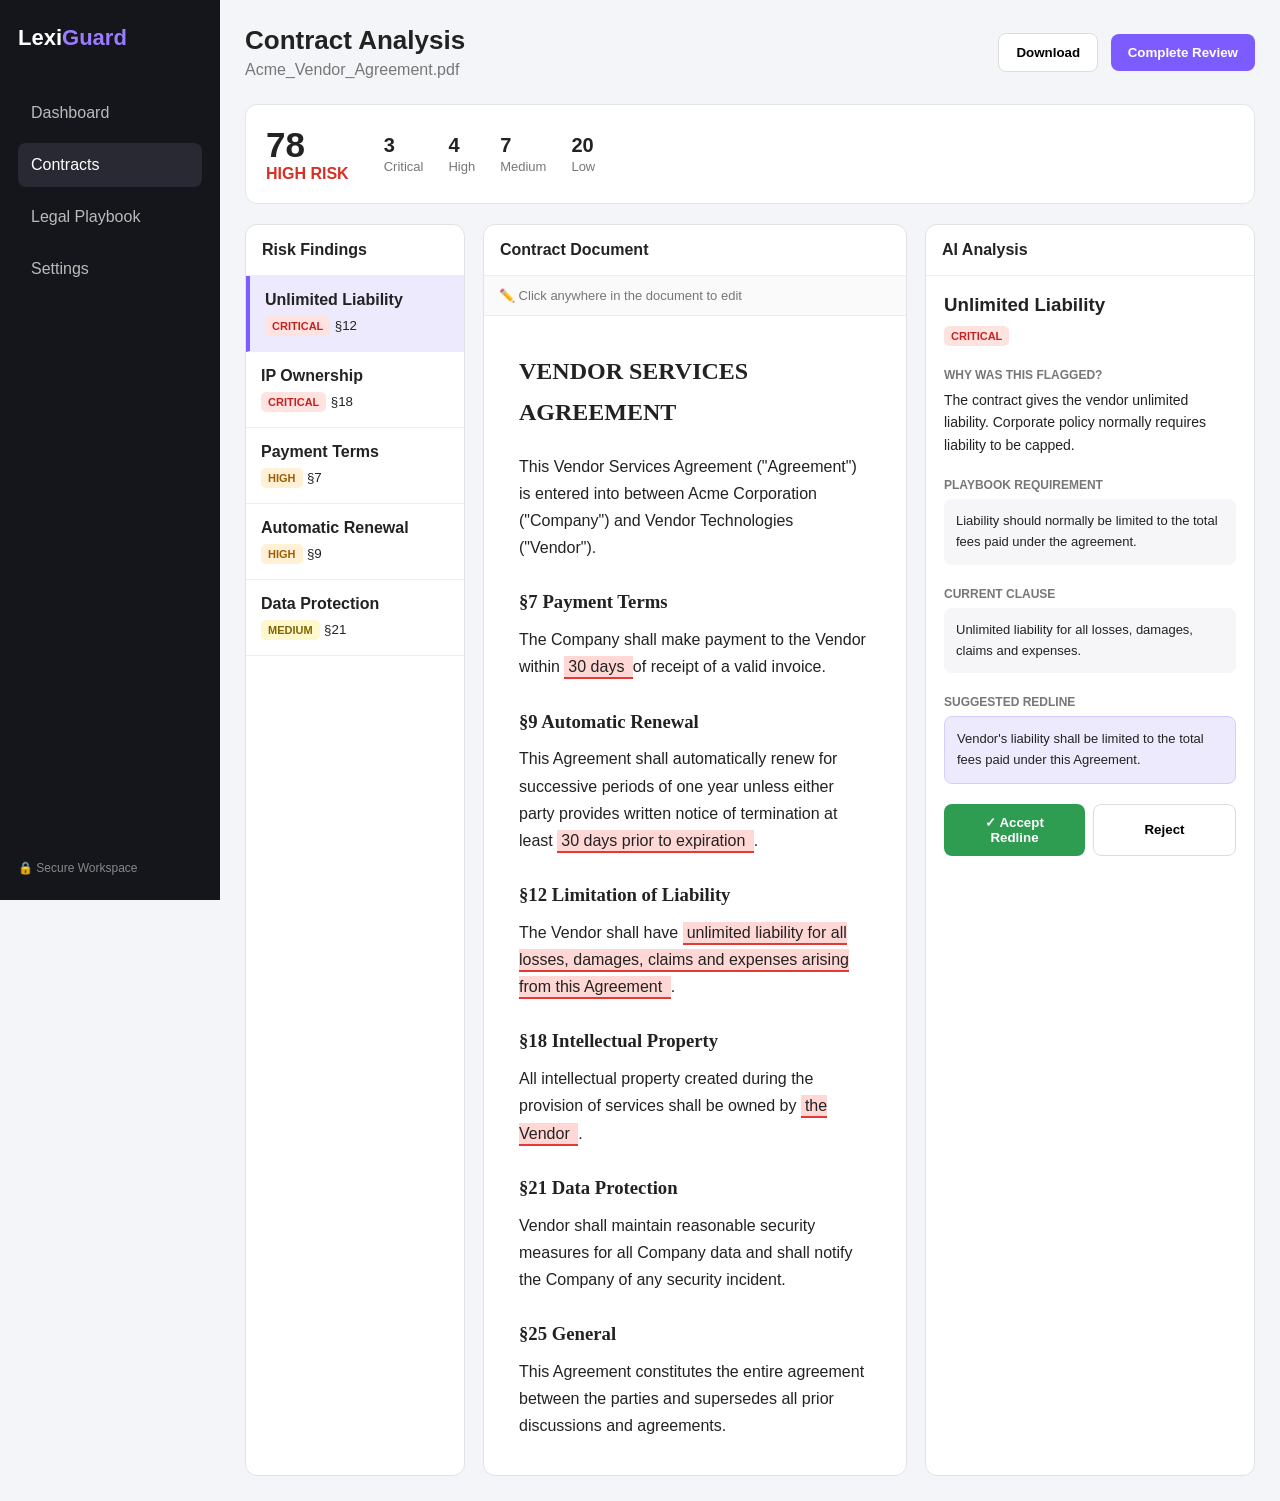
==== analysis.html @ 26bf87e2 "Add files via upload" ====
<!DOCTYPE html>
<html lang="en">
<head>
    <meta charset="UTF-8">
    <meta name="viewport" content="width=device-width, initial-scale=1.0">
    <title>LexiGuard - Contract Analysis</title>

    <style>
        * {
            box-sizing: border-box;
            margin: 0;
            padding: 0;
            font-family: Arial, sans-serif;
        }

        body {
            background: #f4f5f8;
            color: #222;
        }

        /* SIDEBAR */

        .sidebar {
            position: fixed;
            left: 0;
            top: 0;
            width: 220px;
            height: 100vh;
            background: #15151c;
            color: white;
            padding: 25px 18px;
        }

        .logo {
            font-size: 22px;
            font-weight: bold;
            margin-bottom: 40px;
        }

        .logo span {
            color: #9b7cff;
        }

        .nav-item {
            padding: 13px;
            margin-bottom: 8px;
            border-radius: 8px;
            cursor: pointer;
            color: #bbb;
        }

        .nav-item:hover,
        .nav-item.active {
            background: #292934;
            color: white;
        }

        .secure {
            position: absolute;
            bottom: 25px;
            left: 18px;
            color: #888;
            font-size: 12px;
        }

        /* MAIN */

        .main {
            margin-left: 220px;
            padding: 25px;
        }

        .topbar {
            display: flex;
            justify-content: space-between;
            align-items: center;
            margin-bottom: 25px;
        }

        .topbar h1 {
            font-size: 26px;
        }

        .filename {
            color: #777;
            margin-top: 5px;
        }

        button {
            border: none;
            padding: 11px 17px;
            border-radius: 8px;
            cursor: pointer;
            font-weight: bold;
        }

        .download {
            background: white;
            border: 1px solid #ddd;
            margin-right: 8px;
        }

        .complete {
            background: #7c5cff;
            color: white;
        }

        /* RISK SUMMARY */

        .summary {
            background: white;
            border-radius: 12px;
            padding: 20px;
            display: flex;
            gap: 35px;
            align-items: center;
            margin-bottom: 20px;
            border: 1px solid #e5e5e5;
        }

        .score {
            font-size: 35px;
            font-weight: bold;
        }

        .risk-high {
            color: #d93025;
            font-weight: bold;
        }

        .risk-counts {
            display: flex;
            gap: 25px;
        }

        .count strong {
            display: block;
            font-size: 20px;
        }

        .count span {
            color: #777;
            font-size: 13px;
        }

        /* WORKSPACE */

        .workspace {
            display: grid;
            grid-template-columns: 220px 1fr 330px;
            gap: 18px;
        }

        .panel {
            background: white;
            border-radius: 12px;
            border: 1px solid #e2e2e2;
            overflow: hidden;
        }

        .panel-header {
            padding: 16px;
            border-bottom: 1px solid #eee;
            font-weight: bold;
        }

        /* FINDINGS */

        .finding {
            padding: 15px;
            border-bottom: 1px solid #eee;
            cursor: pointer;
        }

        .finding:hover {
            background: #f7f7fb;
        }

        .finding.active {
            background: #eeeafd;
            border-left: 4px solid #7c5cff;
        }

        .finding-title {
            font-weight: bold;
            margin-bottom: 7px;
        }

        .badge {
            display: inline-block;
            padding: 4px 7px;
            border-radius: 5px;
            font-size: 11px;
            font-weight: bold;
        }

        .critical {
            background: #ffe3e1;
            color: #c5221f;
        }

        .high {
            background: #fff0d6;
            color: #a15c00;
        }

        .medium {
            background: #fff8cc;
            color: #806600;
        }

        /* CONTRACT */

        .contract-panel {
            min-height: 650px;
        }

        .contract-toolbar {
            padding: 12px 15px;
            background: #fafafa;
            border-bottom: 1px solid #eee;
            font-size: 13px;
            color: #777;
        }

        .contract {
            padding: 35px;
            line-height: 1.7;
            font-family: Georgia, serif;
            outline: none;
            min-height: 580px;
        }

        .contract h2 {
            font-family: Georgia, serif;
            margin-bottom: 20px;
        }

        .contract h3 {
            font-family: Georgia, serif;
            margin-top: 25px;
            margin-bottom: 8px;
        }

        /*
            RISKY TEXT
        */

        .risky {
            background: #ffd7d4;
            border-bottom: 2px solid #e53935;
            padding: 2px 4px;
            cursor: pointer;
        }

        .risky:hover {
            background: #ffc2bd;
        }

        /*
            ACCEPTED REDLINE
        */

        .accepted {
            background: #d8f5df;
            border-bottom: 2px solid #2e9d52;
            padding: 2px 4px;
        }

        /* RIGHT PANEL */

        .analysis {
            padding: 18px;
        }

        .analysis h3 {
            margin-bottom: 10px;
        }

        .analysis-section {
            margin-top: 22px;
        }

        .analysis-section h4 {
            font-size: 12px;
            color: #777;
            margin-bottom: 7px;
            text-transform: uppercase;
        }

        .analysis-section p {
            font-size: 14px;
            line-height: 1.6;
        }

        .comparison {
            background: #f6f6f8;
            padding: 12px;
            border-radius: 8px;
            font-size: 13px;
            line-height: 1.6;
        }

        .suggestion {
            background: #eeeafd;
            border: 1px solid #d5ccff;
            padding: 12px;
            border-radius: 8px;
            font-size: 13px;
            line-height: 1.6;
        }

        .redline-buttons {
            display: flex;
            gap: 8px;
            margin-top: 20px;
        }

        .accept {
            background: #2e9d52;
            color: white;
            flex: 1;
        }

        .reject {
            background: white;
            border: 1px solid #ddd;
            flex: 1;
        }

        .status {
            margin-top: 12px;
            font-size: 13px;
            font-weight: bold;
        }

        /* RESPONSIVE */

        @media(max-width: 1100px) {
            .workspace {
                grid-template-columns: 200px 1fr;
            }

            .right-panel {
                display: none;
            }
        }

        @media(max-width: 750px) {
            .sidebar {
                display: none;
            }

            .main {
                margin-left: 0;
                padding: 15px;
            }

            .workspace {
                grid-template-columns: 1fr;
            }

            .summary {
                flex-direction: column;
                align-items: flex-start;
            }

            .risk-counts {
                flex-wrap: wrap;
            }
        }
    </style>
</head>

<body>

<!-- SIDEBAR -->

<div class="sidebar">

    <div class="logo">
        Lexi<span>Guard</span>
    </div>

    <div class="nav-item">Dashboard</div>
    <div class="nav-item active">Contracts</div>
    <div class="nav-item">Legal Playbook</div>
    <div class="nav-item">Settings</div>

    <div class="secure">
        🔒 Secure Workspace
    </div>

</div>


<!-- MAIN -->

<div class="main">

    <div class="topbar">

        <div>
            <h1>Contract Analysis</h1>
            <div class="filename">
                Acme_Vendor_Agreement.pdf
            </div>
        </div>

        <div>
            <button class="download" onclick="downloadContract()">
                Download
            </button>

            <button class="complete" onclick="completeReview()">
                Complete Review
            </button>
        </div>

    </div>


    <!-- SUMMARY -->

    <div class="summary">

        <div>
            <div class="score">78</div>
            <div class="risk-high">HIGH RISK</div>
        </div>

        <div class="risk-counts">

            <div class="count">
                <strong>3</strong>
                <span>Critical</span>
            </div>

            <div class="count">
                <strong>4</strong>
                <span>High</span>
            </div>

            <div class="count">
                <strong>7</strong>
                <span>Medium</span>
            </div>

            <div class="count">
                <strong>20</strong>
                <span>Low</span>
            </div>

        </div>

    </div>


    <!-- WORKSPACE -->

    <div class="workspace">


        <!-- RISK FINDINGS -->

        <div class="panel">

            <div class="panel-header">
                Risk Findings
            </div>

            <div class="finding active"
                 data-risk="liability">

                <div class="finding-title">
                    Unlimited Liability
                </div>

                <span class="badge critical">
                    CRITICAL
                </span>

                <small>§12</small>

            </div>


            <div class="finding"
                 data-risk="ip">

                <div class="finding-title">
                    IP Ownership
                </div>

                <span class="badge critical">
                    CRITICAL
                </span>

                <small>§18</small>

            </div>


            <div class="finding"
                 data-risk="payment">

                <div class="finding-title">
                    Payment Terms
                </div>

                <span class="badge high">
                    HIGH
                </span>

                <small>§7</small>

            </div>


            <div class="finding"
                 data-risk="renewal">

                <div class="finding-title">
                    Automatic Renewal
                </div>

                <span class="badge high">
                    HIGH
                </span>

                <small>§9</small>

            </div>


            <div class="finding"
                 data-risk="privacy">

                <div class="finding-title">
                    Data Protection
                </div>

                <span class="badge medium">
                    MEDIUM
                </span>

                <small>§21</small>

            </div>

        </div>


        <!-- CONTRACT -->

        <div class="panel contract-panel">

            <div class="panel-header">
                Contract Document
            </div>

            <div class="contract-toolbar">
                ✏️ Click anywhere in the document to edit
            </div>


            <!-- THIS IS THE EDITABLE CONTRACT -->

            <div
                class="contract"
                id="contract"
                contenteditable="true"
            >

                <h2>VENDOR SERVICES AGREEMENT</h2>

                <p>
                    This Vendor Services Agreement ("Agreement") is entered
                    into between Acme Corporation ("Company") and
                    Vendor Technologies ("Vendor").
                </p>


                <h3>§7 Payment Terms</h3>

                <p>
                    The Company shall make payment to the Vendor within
                    <span
                        id="paymentClause"
                        class="risky"
                    >
                        30 days
                    </span>
                    of receipt of a valid invoice.
                </p>


                <h3>§9 Automatic Renewal</h3>

                <p>
                    This Agreement shall automatically renew for successive
                    periods of one year unless either party provides written
                    notice of termination at least
                    <span
                        id="renewalClause"
                        class="risky"
                    >
                        30 days prior to expiration
                    </span>.
                </p>


                <h3>§12 Limitation of Liability</h3>

                <p>
                    The Vendor shall have
                    <span
                        id="liabilityClause"
                        class="risky"
                    >
                        unlimited liability for all losses, damages,
                        claims and expenses arising from this Agreement
                    </span>.
                </p>


                <h3>§18 Intellectual Property</h3>

                <p>
                    All intellectual property created during the provision
                    of services shall be owned by
                    <span
                        id="ipClause"
                        class="risky"
                    >
                        the Vendor
                    </span>.
                </p>


                <h3>§21 Data Protection</h3>

                <p>
                    Vendor shall maintain reasonable security measures
                    for all Company data and shall notify the Company
                    of any security incident.
                </p>


                <h3>§25 General</h3>

                <p>
                    This Agreement constitutes the entire agreement
                    between the parties and supersedes all prior
                    discussions and agreements.
                </p>

            </div>

        </div>


        <!-- AI ANALYSIS -->

        <div class="panel right-panel">

            <div class="panel-header">
                AI Analysis
            </div>

            <div class="analysis">

                <h3 id="analysisTitle">
                    Unlimited Liability
                </h3>

                <span
                    id="analysisBadge"
                    class="badge critical"
                >
                    CRITICAL
                </span>


                <div class="analysis-section">

                    <h4>
                        Why was this flagged?
                    </h4>

                    <p id="explanation">
                        The contract gives the vendor unlimited
                        liability. Corporate policy normally requires
                        liability to be capped.
                    </p>

                </div>


                <div class="analysis-section">

                    <h4>
                        Playbook Requirement
                    </h4>

                    <div
                        class="comparison"
                        id="requirement"
                    >
                        Liability should normally be limited
                        to the total fees paid under the agreement.
                    </div>

                </div>


                <div class="analysis-section">

                    <h4>
                        Current Clause
                    </h4>

                    <div
                        class="comparison"
                        id="currentClause"
                    >
                        Unlimited liability for all losses,
                        damages, claims and expenses.
                    </div>

                </div>


                <div class="analysis-section">

                    <h4>
                        Suggested Redline
                    </h4>

                    <div
                        class="suggestion"
                        id="suggestion"
                    >
                        Vendor's liability shall be limited to
                        the total fees paid under this Agreement.
                    </div>

                </div>


                <div class="redline-buttons">

                    <button
                        class="accept"
                        onclick="acceptRedline()"
                    >
                        ✓ Accept Redline
                    </button>

                    <button
                        class="reject"
                        onclick="rejectRedline()"
                    >
                        Reject
                    </button>

                </div>


                <div
                    class="status"
                    id="status"
                ></div>

            </div>

        </div>

    </div>

</div>


<script>

    /*
        DATA FOR EACH RISK
    */

    const data = {

        liability: {

            title: "Unlimited Liability",

            badge: "CRITICAL",

            explanation:
                "The contract gives the vendor unlimited liability. Corporate policy normally requires liability to be capped.",

            requirement:
                "Liability should normally be limited to the total fees paid under the agreement.",

            current:
                "unlimited liability for all losses, damages, claims and expenses arising from this Agreement",

            suggested:
                "Vendor's liability shall be limited to the total fees paid under this Agreement.",

            clause: "liabilityClause"

        },


        ip: {

            title: "IP Ownership",

            badge: "CRITICAL",

            explanation:
                "The agreement gives ownership of work created for the Company to the Vendor.",

            requirement:
                "Work product created specifically for the Company should generally belong to the Company.",

            current:
                "the Vendor",

            suggested:
                "the Company",

            clause: "ipClause"

        },


        payment: {

            title: "Payment Terms",

            badge: "HIGH",

            explanation:
                "The payment period may be shorter than the Company's preferred payment cycle.",

            requirement:
                "Corporate policy prefers a 60-day payment period.",

            current:
                "30 days",

            suggested:
                "60 days",

            clause: "paymentClause"

        },


        renewal: {

            title: "Automatic Renewal",

            badge: "HIGH",

            explanation:
                "The agreement automatically renews unless notice is provided sufficiently early.",

            requirement:
                "Corporate policy prefers 60 days notice before renewal.",

            current:
                "30 days prior to expiration",

            suggested:
                "60 days prior to expiration",

            clause: "renewalClause"

        },


        privacy: {

            title: "Data Protection",

            badge: "MEDIUM",

            explanation:
                "The data protection clause does not specify detailed security requirements.",

            requirement:
                "The agreement should include appropriate technical and organizational security measures.",

            current:
                "reasonable security measures",

            suggested:
                "appropriate technical and organizational security measures",

            clause: null

        }

    };


    /*
        SELECTING A RISK
    */

    const findings =
        document.querySelectorAll(".finding");


    findings.forEach(function(finding) {

        finding.addEventListener("click", function() {

            findings.forEach(function(item) {
                item.classList.remove("active");
            });

            finding.classList.add("active");

            const risk =
                finding.dataset.risk;

            showAnalysis(risk);

        });

    });


    /*
        SHOW ANALYSIS
    */

    function showAnalysis(risk) {

        const item = data[risk];

        document.getElementById("analysisTitle")
            .textContent = item.title;

        document.getElementById("analysisBadge")
            .textContent = item.badge;

        document.getElementById("explanation")
            .textContent = item.explanation;

        document.getElementById("requirement")
            .textContent = item.requirement;

        document.getElementById("currentClause")
            .textContent = item.current;

        document.getElementById("suggestion")
            .textContent = item.suggested;

        document.getElementById("status")
            .textContent = "";

        /*
            Remember currently selected risk
        */

        window.currentRisk = risk;

    }


    /*
        ACCEPT REDLINE
    */

    function acceptRedline() {

        const risk = window.currentRisk || "liability";

        const item = data[risk];

        if (!item.clause) {

            document.getElementById("status")
                .textContent =
                "✓ This suggestion can be edited manually.";

            return;

        }

        const clause =
            document.getElementById(item.clause);

        /*
            Replace the risky text
            with the suggested text
        */

        clause.textContent =
            item.suggested;

        clause.classList.remove("risky");

        clause.classList.add("accepted");

        document.getElementById("status")
            .textContent =
            "✓ Redline accepted and applied to the contract.";

    }


    /*
        REJECT REDLINE
    */

    function rejectRedline() {

        document.getElementById("status")
            .textContent =
            "Redline rejected. The original clause remains unchanged.";

    }


    /*
        DOWNLOAD THE EDITED CONTRACT
    */

    function downloadContract() {

        const contract =
            document.getElementById("contract");

        const text =
            contract.innerText;

        const blob =
            new Blob(
                [text],
                { type: "text/plain" }
            );

        const url =
            URL.createObjectURL(blob);

        const link =
            document.createElement("a");

        link.href = url;

        link.download =
            "LexiGuard_Edited_Contract.txt";

        link.click();

        URL.revokeObjectURL(url);

    }


    /*
        COMPLETE REVIEW
    */

    function completeReview() {

        alert(
            "Contract review completed successfully!"
        );

    }


    /*
        DEFAULT RISK
    */

    window.currentRisk = "liability";

</script>

</body>
</html>
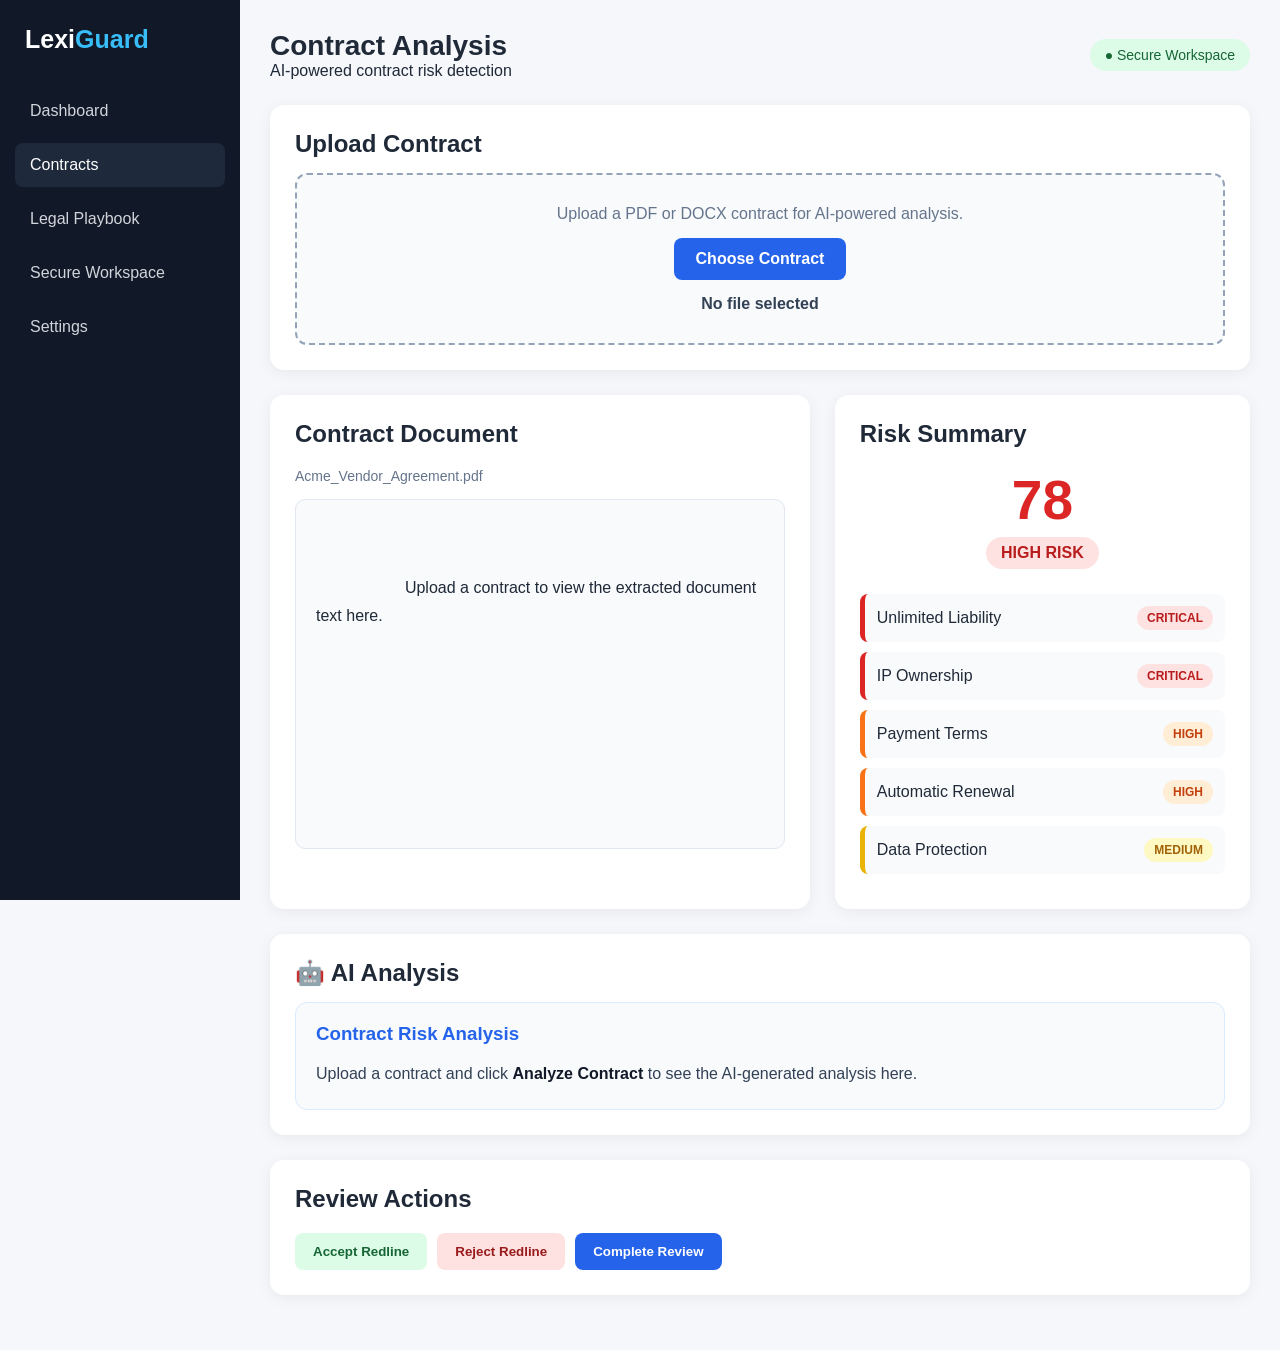
==== commit 03d5d2e4: "Add backend requirements" ====
--- a/analysis.html
+++ b/analysis.html
@@ -3,71 +3,88 @@
 <head>
     <meta charset="UTF-8">
     <meta name="viewport" content="width=device-width, initial-scale=1.0">
+
     <title>LexiGuard - Contract Analysis</title>
 
     <style>
         * {
-            box-sizing: border-box;
             margin: 0;
             padding: 0;
-            font-family: Arial, sans-serif;
+            box-sizing: border-box;
+            font-family: Arial, Helvetica, sans-serif;
         }
 
         body {
-            background: #f4f5f8;
-            color: #222;
-        }
-
-        /* SIDEBAR */
+            background: #f5f7fb;
+            color: #1f2937;
+        }
+
+        /* =========================
+           LAYOUT
+        ========================= */
+
+        .container {
+            display: flex;
+            min-height: 100vh;
+        }
+
+        /* =========================
+           SIDEBAR
+        ========================= */
 
         .sidebar {
+            width: 240px;
+            background: #111827;
+            color: white;
+            padding: 25px 15px;
             position: fixed;
+            top: 0;
+            bottom: 0;
             left: 0;
-            top: 0;
-            width: 220px;
-            height: 100vh;
-            background: #15151c;
+        }
+
+        .logo {
+            font-size: 25px;
+            font-weight: bold;
+            margin-bottom: 35px;
+            padding-left: 10px;
+        }
+
+        .logo span {
+            color: #38bdf8;
+        }
+
+        .menu {
+            list-style: none;
+        }
+
+        .menu li {
+            margin-bottom: 10px;
+        }
+
+        .menu a {
+            display: block;
+            padding: 13px 15px;
+            color: #d1d5db;
+            text-decoration: none;
+            border-radius: 8px;
+            transition: 0.3s;
+        }
+
+        .menu a:hover,
+        .menu a.active {
+            background: #1e293b;
             color: white;
-            padding: 25px 18px;
-        }
-
-        .logo {
-            font-size: 22px;
-            font-weight: bold;
-            margin-bottom: 40px;
-        }
-
-        .logo span {
-            color: #9b7cff;
-        }
-
-        .nav-item {
-            padding: 13px;
-            margin-bottom: 8px;
-            border-radius: 8px;
-            cursor: pointer;
-            color: #bbb;
-        }
-
-        .nav-item:hover,
-        .nav-item.active {
-            background: #292934;
-            color: white;
-        }
-
-        .secure {
-            position: absolute;
-            bottom: 25px;
-            left: 18px;
-            color: #888;
-            font-size: 12px;
-        }
-
-        /* MAIN */
+        }
+
+        /* =========================
+           MAIN
+        ========================= */
 
         .main {
-            margin-left: 220px;
-            padding: 25px;
+            margin-left: 240px;
+            width: calc(100% - 240px);
+            padding: 30px;
         }
 
         .topbar {
@@ -78,295 +95,344 @@
         }
 
         .topbar h1 {
-            font-size: 26px;
-        }
-
-        .filename {
-            color: #777;
-            margin-top: 5px;
-        }
-
-        button {
-            border: none;
-            padding: 11px 17px;
+            font-size: 28px;
+        }
+
+        .status {
+            background: #dcfce7;
+            color: #166534;
+            padding: 8px 15px;
+            border-radius: 20px;
+            font-size: 14px;
+        }
+
+        /* =========================
+           UPLOAD
+        ========================= */
+
+        .upload-section {
+            background: white;
+            padding: 25px;
+            border-radius: 14px;
+            margin-bottom: 25px;
+            box-shadow: 0 3px 15px rgba(0, 0, 0, 0.06);
+        }
+
+        .upload-section h2 {
+            margin-bottom: 15px;
+        }
+
+        .upload-box {
+            border: 2px dashed #94a3b8;
+            border-radius: 12px;
+            padding: 30px;
+            text-align: center;
+            background: #f8fafc;
+        }
+
+        .upload-box p {
+            margin-bottom: 15px;
+            color: #64748b;
+        }
+
+        .file-input {
+            display: none;
+        }
+
+        .upload-button {
+            display: inline-block;
+            background: #2563eb;
+            color: white;
+            padding: 12px 22px;
             border-radius: 8px;
             cursor: pointer;
             font-weight: bold;
         }
 
-        .download {
+        .upload-button:hover {
+            background: #1d4ed8;
+        }
+
+        #fileName {
+            margin-top: 15px;
+            font-weight: bold;
+            color: #334155;
+        }
+
+        #analyzeButton {
+            margin-top: 15px;
+            padding: 12px 22px;
+            border: none;
+            border-radius: 8px;
+            background: #16a34a;
+            color: white;
+            font-weight: bold;
+            cursor: pointer;
+            display: none;
+        }
+
+        #analyzeButton:hover {
+            background: #15803d;
+        }
+
+        /* =========================
+           GRID
+        ========================= */
+
+        .dashboard-grid {
+            display: grid;
+            grid-template-columns: 1.3fr 1fr;
+            gap: 25px;
+        }
+
+        /* =========================
+           CARDS
+        ========================= */
+
+        .card {
             background: white;
-            border: 1px solid #ddd;
-            margin-right: 8px;
-        }
-
-        .complete {
-            background: #7c5cff;
-            color: white;
-        }
-
-        /* RISK SUMMARY */
-
-        .summary {
+            border-radius: 14px;
+            padding: 25px;
+            box-shadow: 0 3px 15px rgba(0, 0, 0, 0.06);
+            margin-bottom: 25px;
+        }
+
+        .card h2 {
+            margin-bottom: 20px;
+        }
+
+        /* =========================
+           CONTRACT
+        ========================= */
+
+        .contract-header {
+            display: flex;
+            justify-content: space-between;
+            align-items: center;
+            margin-bottom: 15px;
+        }
+
+        .filename {
+            color: #64748b;
+            font-size: 14px;
+        }
+
+        .contract-text {
+            background: #f8fafc;
+            border: 1px solid #e2e8f0;
+            border-radius: 10px;
+            padding: 20px;
+            min-height: 350px;
+            max-height: 500px;
+            overflow-y: auto;
+            line-height: 1.7;
+            white-space: pre-wrap;
+        }
+
+        .highlight {
+            background: #fef3c7;
+            padding: 2px 4px;
+            border-radius: 4px;
+        }
+
+        /* =========================
+           RISK SUMMARY
+        ========================= */
+
+        .risk-score {
+            text-align: center;
+            margin-bottom: 25px;
+        }
+
+        .score {
+            font-size: 55px;
+            font-weight: bold;
+            color: #dc2626;
+        }
+
+        .risk-level {
+            display: inline-block;
+            background: #fee2e2;
+            color: #b91c1c;
+            padding: 7px 15px;
+            border-radius: 20px;
+            font-weight: bold;
+            margin-top: 5px;
+        }
+
+        .risk-list {
+            list-style: none;
+        }
+
+        .risk-list li {
+            padding: 12px;
+            margin-bottom: 10px;
+            border-radius: 8px;
+            background: #f8fafc;
+            display: flex;
+            justify-content: space-between;
+            align-items: center;
+        }
+
+        .critical {
+            border-left: 5px solid #dc2626;
+        }
+
+        .high {
+            border-left: 5px solid #f97316;
+        }
+
+        .medium {
+            border-left: 5px solid #eab308;
+        }
+
+        .low {
+            border-left: 5px solid #22c55e;
+        }
+
+        .badge {
+            padding: 5px 10px;
+            border-radius: 15px;
+            font-size: 12px;
+            font-weight: bold;
+        }
+
+        .badge-critical {
+            background: #fee2e2;
+            color: #b91c1c;
+        }
+
+        .badge-high {
+            background: #ffedd5;
+            color: #c2410c;
+        }
+
+        .badge-medium {
+            background: #fef9c3;
+            color: #a16207;
+        }
+
+        .badge-low {
+            background: #dcfce7;
+            color: #15803d;
+        }
+
+        /* =========================
+           AI ANALYSIS
+        ========================= */
+
+        .ai-analysis {
             background: white;
+            border-radius: 14px;
+            padding: 25px;
+            box-shadow: 0 3px 15px rgba(0, 0, 0, 0.06);
+            margin-bottom: 25px;
+        }
+
+        .ai-analysis h2 {
+            margin-bottom: 15px;
+        }
+
+        .analysis-result {
+            background: #f8fafc;
+            border: 1px solid #dbeafe;
             border-radius: 12px;
             padding: 20px;
+        }
+
+        .analysis-result h3 {
+            color: #2563eb;
+            margin-bottom: 15px;
+        }
+
+        .analysis-text {
+            line-height: 1.8;
+            color: #334155;
+            white-space: normal;
+        }
+
+        .analysis-text strong {
+            color: #111827;
+        }
+
+        /* =========================
+           LOADING
+        ========================= */
+
+        #loading {
+            display: none;
+            margin-top: 15px;
+            color: #2563eb;
+            font-weight: bold;
+        }
+
+        /* =========================
+           BUTTONS
+        ========================= */
+
+        .action-buttons {
             display: flex;
-            gap: 35px;
-            align-items: center;
-            margin-bottom: 20px;
-            border: 1px solid #e5e5e5;
-        }
-
-        .score {
-            font-size: 35px;
+            gap: 10px;
+            margin-top: 20px;
+        }
+
+        .action-button {
+            border: none;
+            padding: 11px 18px;
+            border-radius: 8px;
+            cursor: pointer;
             font-weight: bold;
         }
 
-        .risk-high {
-            color: #d93025;
-            font-weight: bold;
-        }
-
-        .risk-counts {
-            display: flex;
-            gap: 25px;
-        }
-
-        .count strong {
-            display: block;
-            font-size: 20px;
-        }
-
-        .count span {
-            color: #777;
-            font-size: 13px;
-        }
-
-        /* WORKSPACE */
-
-        .workspace {
-            display: grid;
-            grid-template-columns: 220px 1fr 330px;
-            gap: 18px;
-        }
-
-        .panel {
-            background: white;
-            border-radius: 12px;
-            border: 1px solid #e2e2e2;
-            overflow: hidden;
-        }
-
-        .panel-header {
-            padding: 16px;
-            border-bottom: 1px solid #eee;
-            font-weight: bold;
-        }
-
-        /* FINDINGS */
-
-        .finding {
-            padding: 15px;
-            border-bottom: 1px solid #eee;
-            cursor: pointer;
-        }
-
-        .finding:hover {
-            background: #f7f7fb;
-        }
-
-        .finding.active {
-            background: #eeeafd;
-            border-left: 4px solid #7c5cff;
-        }
-
-        .finding-title {
-            font-weight: bold;
-            margin-bottom: 7px;
-        }
-
-        .badge {
-            display: inline-block;
-            padding: 4px 7px;
-            border-radius: 5px;
-            font-size: 11px;
-            font-weight: bold;
-        }
-
-        .critical {
-            background: #ffe3e1;
-            color: #c5221f;
-        }
-
-        .high {
-            background: #fff0d6;
-            color: #a15c00;
-        }
-
-        .medium {
-            background: #fff8cc;
-            color: #806600;
-        }
-
-        /* CONTRACT */
-
-        .contract-panel {
-            min-height: 650px;
-        }
-
-        .contract-toolbar {
-            padding: 12px 15px;
-            background: #fafafa;
-            border-bottom: 1px solid #eee;
-            font-size: 13px;
-            color: #777;
-        }
-
-        .contract {
-            padding: 35px;
-            line-height: 1.7;
-            font-family: Georgia, serif;
-            outline: none;
-            min-height: 580px;
-        }
-
-        .contract h2 {
-            font-family: Georgia, serif;
-            margin-bottom: 20px;
-        }
-
-        .contract h3 {
-            font-family: Georgia, serif;
-            margin-top: 25px;
-            margin-bottom: 8px;
-        }
-
-        /*
-            RISKY TEXT
-        */
-
-        .risky {
-            background: #ffd7d4;
-            border-bottom: 2px solid #e53935;
-            padding: 2px 4px;
-            cursor: pointer;
-        }
-
-        .risky:hover {
-            background: #ffc2bd;
-        }
-
-        /*
-            ACCEPTED REDLINE
-        */
-
-        .accepted {
-            background: #d8f5df;
-            border-bottom: 2px solid #2e9d52;
-            padding: 2px 4px;
-        }
-
-        /* RIGHT PANEL */
-
-        .analysis {
-            padding: 18px;
-        }
-
-        .analysis h3 {
-            margin-bottom: 10px;
-        }
-
-        .analysis-section {
-            margin-top: 22px;
-        }
-
-        .analysis-section h4 {
-            font-size: 12px;
-            color: #777;
-            margin-bottom: 7px;
-            text-transform: uppercase;
-        }
-
-        .analysis-section p {
-            font-size: 14px;
-            line-height: 1.6;
-        }
-
-        .comparison {
-            background: #f6f6f8;
-            padding: 12px;
-            border-radius: 8px;
-            font-size: 13px;
-            line-height: 1.6;
-        }
-
-        .suggestion {
-            background: #eeeafd;
-            border: 1px solid #d5ccff;
-            padding: 12px;
-            border-radius: 8px;
-            font-size: 13px;
-            line-height: 1.6;
-        }
-
-        .redline-buttons {
-            display: flex;
-            gap: 8px;
-            margin-top: 20px;
-        }
-
         .accept {
-            background: #2e9d52;
+            background: #dcfce7;
+            color: #166534;
+        }
+
+        .reject {
+            background: #fee2e2;
+            color: #991b1b;
+        }
+
+        .complete {
+            background: #2563eb;
             color: white;
-            flex: 1;
-        }
-
-        .reject {
-            background: white;
-            border: 1px solid #ddd;
-            flex: 1;
-        }
-
-        .status {
-            margin-top: 12px;
-            font-size: 13px;
-            font-weight: bold;
-        }
-
-        /* RESPONSIVE */
-
-        @media(max-width: 1100px) {
-            .workspace {
-                grid-template-columns: 200px 1fr;
+        }
+
+        /* =========================
+           RESPONSIVE
+        ========================= */
+
+        @media (max-width: 900px) {
+
+            .sidebar {
+                width: 190px;
             }
 
-            .right-panel {
-                display: none;
+            .main {
+                margin-left: 190px;
+                width: calc(100% - 190px);
             }
-        }
-
-        @media(max-width: 750px) {
+
+            .dashboard-grid {
+                grid-template-columns: 1fr;
+            }
+        }
+
+        @media (max-width: 650px) {
+
             .sidebar {
-                display: none;
+                position: relative;
+                width: 100%;
+            }
+
+            .container {
+                flex-direction: column;
             }
 
             .main {
                 margin-left: 0;
-                padding: 15px;
-            }
-
-            .workspace {
-                grid-template-columns: 1fr;
-            }
-
-            .summary {
-                flex-direction: column;
-                align-items: flex-start;
-            }
-
-            .risk-counts {
-                flex-wrap: wrap;
+                width: 100%;
             }
         }
     </style>
@@ -374,713 +440,558 @@
 
 <body>
 
-<!-- SIDEBAR -->
-
-<div class="sidebar">
-
-    <div class="logo">
-        Lexi<span>Guard</span>
-    </div>
-
-    <div class="nav-item">Dashboard</div>
-    <div class="nav-item active">Contracts</div>
-    <div class="nav-item">Legal Playbook</div>
-    <div class="nav-item">Settings</div>
-
-    <div class="secure">
-        🔒 Secure Workspace
-    </div>
+<div class="container">
+
+    <!-- =========================
+         SIDEBAR
+    ========================= -->
+
+    <aside class="sidebar">
+
+        <div class="logo">
+            Lexi<span>Guard</span>
+        </div>
+
+        <ul class="menu">
+
+            <li>
+                <a href="index.html">
+                    Dashboard
+                </a>
+            </li>
+
+            <li>
+                <a href="analysis.html" class="active">
+                    Contracts
+                </a>
+            </li>
+
+            <li>
+                <a href="#">
+                    Legal Playbook
+                </a>
+            </li>
+
+            <li>
+                <a href="#">
+                    Secure Workspace
+                </a>
+            </li>
+
+            <li>
+                <a href="#">
+                    Settings
+                </a>
+            </li>
+
+        </ul>
+
+    </aside>
+
+
+    <!-- =========================
+         MAIN CONTENT
+    ========================= -->
+
+    <main class="main">
+
+        <div class="topbar">
+
+            <div>
+                <h1>Contract Analysis</h1>
+                <p>AI-powered contract risk detection</p>
+            </div>
+
+            <div class="status">
+                ● Secure Workspace
+            </div>
+
+        </div>
+
+
+        <!-- =========================
+             UPLOAD SECTION
+        ========================= -->
+
+        <section class="upload-section">
+
+            <h2>Upload Contract</h2>
+
+            <div class="upload-box">
+
+                <p>
+                    Upload a PDF or DOCX contract for AI-powered analysis.
+                </p>
+
+                <label for="contractFile" class="upload-button">
+                    Choose Contract
+                </label>
+
+                <input
+                    type="file"
+                    id="contractFile"
+                    class="file-input"
+                    accept=".pdf,.docx"
+                >
+
+                <div id="fileName">
+                    No file selected
+                </div>
+
+                <button id="analyzeButton">
+                    Analyze Contract
+                </button>
+
+                <div id="loading">
+                    ⏳ Analyzing contract with AI...
+                </div>
+
+            </div>
+
+        </section>
+
+
+        <!-- =========================
+             DASHBOARD GRID
+        ========================= -->
+
+        <div class="dashboard-grid">
+
+
+            <!-- =========================
+                 CONTRACT DOCUMENT
+            ========================= -->
+
+            <section class="card">
+
+                <div class="contract-header">
+
+                    <div>
+                        <h2>Contract Document</h2>
+
+                        <div class="filename" id="contractFilename">
+                            Acme_Vendor_Agreement.pdf
+                        </div>
+                    </div>
+
+                </div>
+
+                <div
+                    class="contract-text"
+                    id="contractText"
+                    contenteditable="true"
+                >
+
+                    Upload a contract to view the extracted document text here.
+
+                </div>
+
+            </section>
+
+
+            <!-- =========================
+                 RISK SUMMARY
+            ========================= -->
+
+            <section class="card">
+
+                <h2>Risk Summary</h2>
+
+                <div class="risk-score">
+
+                    <div class="score">
+                        78
+                    </div>
+
+                    <div class="risk-level">
+                        HIGH RISK
+                    </div>
+
+                </div>
+
+                <ul class="risk-list">
+
+                    <li class="critical">
+
+                        <span>
+                            Unlimited Liability
+                        </span>
+
+                        <span class="badge badge-critical">
+                            CRITICAL
+                        </span>
+
+                    </li>
+
+                    <li class="critical">
+
+                        <span>
+                            IP Ownership
+                        </span>
+
+                        <span class="badge badge-critical">
+                            CRITICAL
+                        </span>
+
+                    </li>
+
+                    <li class="high">
+
+                        <span>
+                            Payment Terms
+                        </span>
+
+                        <span class="badge badge-high">
+                            HIGH
+                        </span>
+
+                    </li>
+
+                    <li class="high">
+
+                        <span>
+                            Automatic Renewal
+                        </span>
+
+                        <span class="badge badge-high">
+                            HIGH
+                        </span>
+
+                    </li>
+
+                    <li class="medium">
+
+                        <span>
+                            Data Protection
+                        </span>
+
+                        <span class="badge badge-medium">
+                            MEDIUM
+                        </span>
+
+                    </li>
+
+                </ul>
+
+            </section>
+
+        </div>
+
+
+        <!-- =========================
+             AI ANALYSIS
+        ========================= -->
+
+        <section class="ai-analysis">
+
+            <h2>🤖 AI Analysis</h2>
+
+            <div class="analysis-result">
+
+                <h3>
+                    Contract Risk Analysis
+                </h3>
+
+                <div
+                    class="analysis-text"
+                    id="analysisText"
+                >
+                    Upload a contract and click
+                    <strong>Analyze Contract</strong>
+                    to see the AI-generated analysis here.
+                </div>
+
+            </div>
+
+        </section>
+
+
+        <!-- =========================
+             ACTIONS
+        ========================= -->
+
+        <section class="card">
+
+            <h2>Review Actions</h2>
+
+            <div class="action-buttons">
+
+                <button
+                    class="action-button accept"
+                    onclick="acceptRedline()"
+                >
+                    Accept Redline
+                </button>
+
+                <button
+                    class="action-button reject"
+                    onclick="rejectRedline()"
+                >
+                    Reject Redline
+                </button>
+
+                <button
+                    class="action-button complete"
+                    onclick="completeReview()"
+                >
+                    Complete Review
+                </button>
+
+            </div>
+
+        </section>
+
+    </main>
 
 </div>
 
 
-<!-- MAIN -->
-
-<div class="main">
-
-    <div class="topbar">
-
-        <div>
-            <h1>Contract Analysis</h1>
-            <div class="filename">
-                Acme_Vendor_Agreement.pdf
-            </div>
-        </div>
-
-        <div>
-            <button class="download" onclick="downloadContract()">
-                Download
-            </button>
-
-            <button class="complete" onclick="completeReview()">
-                Complete Review
-            </button>
-        </div>
-
-    </div>
-
-
-    <!-- SUMMARY -->
-
-    <div class="summary">
-
-        <div>
-            <div class="score">78</div>
-            <div class="risk-high">HIGH RISK</div>
-        </div>
-
-        <div class="risk-counts">
-
-            <div class="count">
-                <strong>3</strong>
-                <span>Critical</span>
-            </div>
-
-            <div class="count">
-                <strong>4</strong>
-                <span>High</span>
-            </div>
-
-            <div class="count">
-                <strong>7</strong>
-                <span>Medium</span>
-            </div>
-
-            <div class="count">
-                <strong>20</strong>
-                <span>Low</span>
-            </div>
-
-        </div>
-
-    </div>
-
-
-    <!-- WORKSPACE -->
-
-    <div class="workspace">
-
-
-        <!-- RISK FINDINGS -->
-
-        <div class="panel">
-
-            <div class="panel-header">
-                Risk Findings
-            </div>
-
-            <div class="finding active"
-                 data-risk="liability">
-
-                <div class="finding-title">
-                    Unlimited Liability
-                </div>
-
-                <span class="badge critical">
-                    CRITICAL
-                </span>
-
-                <small>§12</small>
-
-            </div>
-
-
-            <div class="finding"
-                 data-risk="ip">
-
-                <div class="finding-title">
-                    IP Ownership
-                </div>
-
-                <span class="badge critical">
-                    CRITICAL
-                </span>
-
-                <small>§18</small>
-
-            </div>
-
-
-            <div class="finding"
-                 data-risk="payment">
-
-                <div class="finding-title">
-                    Payment Terms
-                </div>
-
-                <span class="badge high">
-                    HIGH
-                </span>
-
-                <small>§7</small>
-
-            </div>
-
-
-            <div class="finding"
-                 data-risk="renewal">
-
-                <div class="finding-title">
-                    Automatic Renewal
-                </div>
-
-                <span class="badge high">
-                    HIGH
-                </span>
-
-                <small>§9</small>
-
-            </div>
-
-
-            <div class="finding"
-                 data-risk="privacy">
-
-                <div class="finding-title">
-                    Data Protection
-                </div>
-
-                <span class="badge medium">
-                    MEDIUM
-                </span>
-
-                <small>§21</small>
-
-            </div>
-
-        </div>
-
-
-        <!-- CONTRACT -->
-
-        <div class="panel contract-panel">
-
-            <div class="panel-header">
-                Contract Document
-            </div>
-
-            <div class="contract-toolbar">
-                ✏️ Click anywhere in the document to edit
-            </div>
-
-
-            <!-- THIS IS THE EDITABLE CONTRACT -->
-
-            <div
-                class="contract"
-                id="contract"
-                contenteditable="true"
-            >
-
-                <h2>VENDOR SERVICES AGREEMENT</h2>
-
-                <p>
-                    This Vendor Services Agreement ("Agreement") is entered
-                    into between Acme Corporation ("Company") and
-                    Vendor Technologies ("Vendor").
-                </p>
-
-
-                <h3>§7 Payment Terms</h3>
-
-                <p>
-                    The Company shall make payment to the Vendor within
-                    <span
-                        id="paymentClause"
-                        class="risky"
-                    >
-                        30 days
-                    </span>
-                    of receipt of a valid invoice.
-                </p>
-
-
-                <h3>§9 Automatic Renewal</h3>
-
-                <p>
-                    This Agreement shall automatically renew for successive
-                    periods of one year unless either party provides written
-                    notice of termination at least
-                    <span
-                        id="renewalClause"
-                        class="risky"
-                    >
-                        30 days prior to expiration
-                    </span>.
-                </p>
-
-
-                <h3>§12 Limitation of Liability</h3>
-
-                <p>
-                    The Vendor shall have
-                    <span
-                        id="liabilityClause"
-                        class="risky"
-                    >
-                        unlimited liability for all losses, damages,
-                        claims and expenses arising from this Agreement
-                    </span>.
-                </p>
-
-
-                <h3>§18 Intellectual Property</h3>
-
-                <p>
-                    All intellectual property created during the provision
-                    of services shall be owned by
-                    <span
-                        id="ipClause"
-                        class="risky"
-                    >
-                        the Vendor
-                    </span>.
-                </p>
-
-
-                <h3>§21 Data Protection</h3>
-
-                <p>
-                    Vendor shall maintain reasonable security measures
-                    for all Company data and shall notify the Company
-                    of any security incident.
-                </p>
-
-
-                <h3>§25 General</h3>
-
-                <p>
-                    This Agreement constitutes the entire agreement
-                    between the parties and supersedes all prior
-                    discussions and agreements.
-                </p>
-
-            </div>
-
-        </div>
-
-
-        <!-- AI ANALYSIS -->
-
-        <div class="panel right-panel">
-
-            <div class="panel-header">
-                AI Analysis
-            </div>
-
-            <div class="analysis">
-
-                <h3 id="analysisTitle">
-                    Unlimited Liability
-                </h3>
-
-                <span
-                    id="analysisBadge"
-                    class="badge critical"
-                >
-                    CRITICAL
-                </span>
-
-
-                <div class="analysis-section">
-
-                    <h4>
-                        Why was this flagged?
-                    </h4>
-
-                    <p id="explanation">
-                        The contract gives the vendor unlimited
-                        liability. Corporate policy normally requires
-                        liability to be capped.
-                    </p>
-
-                </div>
-
-
-                <div class="analysis-section">
-
-                    <h4>
-                        Playbook Requirement
-                    </h4>
-
-                    <div
-                        class="comparison"
-                        id="requirement"
-                    >
-                        Liability should normally be limited
-                        to the total fees paid under the agreement.
-                    </div>
-
-                </div>
-
-
-                <div class="analysis-section">
-
-                    <h4>
-                        Current Clause
-                    </h4>
-
-                    <div
-                        class="comparison"
-                        id="currentClause"
-                    >
-                        Unlimited liability for all losses,
-                        damages, claims and expenses.
-                    </div>
-
-                </div>
-
-
-                <div class="analysis-section">
-
-                    <h4>
-                        Suggested Redline
-                    </h4>
-
-                    <div
-                        class="suggestion"
-                        id="suggestion"
-                    >
-                        Vendor's liability shall be limited to
-                        the total fees paid under this Agreement.
-                    </div>
-
-                </div>
-
-
-                <div class="redline-buttons">
-
-                    <button
-                        class="accept"
-                        onclick="acceptRedline()"
-                    >
-                        ✓ Accept Redline
-                    </button>
-
-                    <button
-                        class="reject"
-                        onclick="rejectRedline()"
-                    >
-                        Reject
-                    </button>
-
-                </div>
-
-
-                <div
-                    class="status"
-                    id="status"
-                ></div>
-
-            </div>
-
-        </div>
-
-    </div>
-
-</div>
-
+<!-- =========================
+     JAVASCRIPT
+========================= -->
 
 <script>
 
-    /*
-        DATA FOR EACH RISK
-    */
-
-    const data = {
-
-        liability: {
-
-            title: "Unlimited Liability",
-
-            badge: "CRITICAL",
-
-            explanation:
-                "The contract gives the vendor unlimited liability. Corporate policy normally requires liability to be capped.",
-
-            requirement:
-                "Liability should normally be limited to the total fees paid under the agreement.",
-
-            current:
-                "unlimited liability for all losses, damages, claims and expenses arising from this Agreement",
-
-            suggested:
-                "Vendor's liability shall be limited to the total fees paid under this Agreement.",
-
-            clause: "liabilityClause"
-
-        },
-
-
-        ip: {
-
-            title: "IP Ownership",
-
-            badge: "CRITICAL",
-
-            explanation:
-                "The agreement gives ownership of work created for the Company to the Vendor.",
-
-            requirement:
-                "Work product created specifically for the Company should generally belong to the Company.",
-
-            current:
-                "the Vendor",
-
-            suggested:
-                "the Company",
-
-            clause: "ipClause"
-
-        },
-
-
-        payment: {
-
-            title: "Payment Terms",
-
-            badge: "HIGH",
-
-            explanation:
-                "The payment period may be shorter than the Company's preferred payment cycle.",
-
-            requirement:
-                "Corporate policy prefers a 60-day payment period.",
-
-            current:
-                "30 days",
-
-            suggested:
-                "60 days",
-
-            clause: "paymentClause"
-
-        },
-
-
-        renewal: {
-
-            title: "Automatic Renewal",
-
-            badge: "HIGH",
-
-            explanation:
-                "The agreement automatically renews unless notice is provided sufficiently early.",
-
-            requirement:
-                "Corporate policy prefers 60 days notice before renewal.",
-
-            current:
-                "30 days prior to expiration",
-
-            suggested:
-                "60 days prior to expiration",
-
-            clause: "renewalClause"
-
-        },
-
-
-        privacy: {
-
-            title: "Data Protection",
-
-            badge: "MEDIUM",
-
-            explanation:
-                "The data protection clause does not specify detailed security requirements.",
-
-            requirement:
-                "The agreement should include appropriate technical and organizational security measures.",
-
-            current:
-                "reasonable security measures",
-
-            suggested:
-                "appropriate technical and organizational security measures",
-
-            clause: null
-
-        }
-
-    };
-
-
-    /*
-        SELECTING A RISK
-    */
-
-    const findings =
-        document.querySelectorAll(".finding");
-
-
-    findings.forEach(function(finding) {
-
-        finding.addEventListener("click", function() {
-
-            findings.forEach(function(item) {
-                item.classList.remove("active");
-            });
-
-            finding.classList.add("active");
-
-            const risk =
-                finding.dataset.risk;
-
-            showAnalysis(risk);
-
-        });
+    const fileInput =
+        document.getElementById("contractFile");
+
+    const fileName =
+        document.getElementById("fileName");
+
+    const analyzeButton =
+        document.getElementById("analyzeButton");
+
+    const loading =
+        document.getElementById("loading");
+
+    const contractText =
+        document.getElementById("contractText");
+
+    const contractFilename =
+        document.getElementById("contractFilename");
+
+    const analysisText =
+        document.getElementById("analysisText");
+
+
+    /* =========================
+       FILE SELECTION
+    ========================= */
+
+    fileInput.addEventListener("change", function () {
+
+        if (fileInput.files.length === 0) {
+
+            fileName.textContent =
+                "No file selected";
+
+            analyzeButton.style.display =
+                "none";
+
+            return;
+        }
+
+        const file =
+            fileInput.files[0];
+
+        fileName.textContent =
+            "Selected: " + file.name;
+
+        analyzeButton.style.display =
+            "inline-block";
 
     });
 
 
-    /*
-        SHOW ANALYSIS
-    */
-
-    function showAnalysis(risk) {
-
-        const item = data[risk];
-
-        document.getElementById("analysisTitle")
-            .textContent = item.title;
-
-        document.getElementById("analysisBadge")
-            .textContent = item.badge;
-
-        document.getElementById("explanation")
-            .textContent = item.explanation;
-
-        document.getElementById("requirement")
-            .textContent = item.requirement;
-
-        document.getElementById("currentClause")
-            .textContent = item.current;
-
-        document.getElementById("suggestion")
-            .textContent = item.suggested;
-
-        document.getElementById("status")
-            .textContent = "";
-
-        /*
-            Remember currently selected risk
-        */
-
-        window.currentRisk = risk;
+    /* =========================
+       ANALYZE CONTRACT
+    ========================= */
+
+    analyzeButton.addEventListener("click", async function () {
+
+        if (fileInput.files.length === 0) {
+
+            alert("Please choose a contract first.");
+
+            return;
+        }
+
+        const file =
+            fileInput.files[0];
+
+        const formData =
+            new FormData();
+
+        formData.append("file", file);
+
+
+        loading.style.display =
+            "block";
+
+        analyzeButton.disabled =
+            true;
+
+
+        analysisText.innerHTML =
+            "Analyzing your contract...";
+
+
+        try {
+
+            const response =
+                await fetch(
+                    "http://127.0.0.1:8000/upload",
+                    {
+                        method: "POST",
+                        body: formData
+                    }
+                );
+
+
+            const data =
+                await response.json();
+
+
+            console.log(
+                "Backend response:",
+                data
+            );
+
+
+            if (!data.success) {
+
+                throw new Error(
+                    data.message ||
+                    "Analysis failed."
+                );
+
+            }
+
+
+            /* =========================
+               SHOW FILE NAME
+            ========================= */
+
+            contractFilename.textContent =
+                data.filename;
+
+
+            /* =========================
+               SHOW EXTRACTED TEXT
+            ========================= */
+
+            contractText.textContent =
+                data.text;
+
+
+            /* =========================
+               SHOW AI ANALYSIS
+            ========================= */
+
+            if (data.analysis) {
+
+                analysisText.innerHTML =
+                    formatAnalysis(
+                        data.analysis
+                    );
+
+            } else {
+
+                analysisText.innerHTML =
+                    "No AI analysis was returned.";
+
+            }
+
+
+        } catch (error) {
+
+            console.error(
+                "Analysis error:",
+                error
+            );
+
+
+            analysisText.innerHTML =
+                `<strong>
+                    Error:
+                </strong>
+                ${error.message}`;
+
+
+            alert(
+                "Could not analyze the contract. Make sure the FastAPI server is running."
+            );
+
+        }
+
+
+        loading.style.display =
+            "none";
+
+        analyzeButton.disabled =
+            false;
+
+    });
+
+
+    /* =========================
+       FORMAT AI RESPONSE
+    ========================= */
+
+    function formatAnalysis(text) {
+
+        return text
+
+            .replace(
+                /\*\*(.*?)\*\*/g,
+                "<strong>$1</strong>"
+            )
+
+            .replace(
+                /\n/g,
+                "<br>"
+            );
 
     }
 
 
-    /*
-        ACCEPT REDLINE
-    */
+    /* =========================
+       ACCEPT REDLINE
+    ========================= */
 
     function acceptRedline() {
 
-        const risk = window.currentRisk || "liability";
-
-        const item = data[risk];
-
-        if (!item.clause) {
-
-            document.getElementById("status")
-                .textContent =
-                "✓ This suggestion can be edited manually.";
-
-            return;
-
-        }
-
-        const clause =
-            document.getElementById(item.clause);
-
-        /*
-            Replace the risky text
-            with the suggested text
-        */
-
-        clause.textContent =
-            item.suggested;
-
-        clause.classList.remove("risky");
-
-        clause.classList.add("accepted");
-
-        document.getElementById("status")
-            .textContent =
-            "✓ Redline accepted and applied to the contract.";
+        alert(
+            "Redline accepted."
+        );
 
     }
 
 
-    /*
-        REJECT REDLINE
-    */
+    /* =========================
+       REJECT REDLINE
+    ========================= */
 
     function rejectRedline() {
 
-        document.getElementById("status")
-            .textContent =
-            "Redline rejected. The original clause remains unchanged.";
+        alert(
+            "Redline rejected."
+        );
 
     }
 
 
-    /*
-        DOWNLOAD THE EDITED CONTRACT
-    */
-
-    function downloadContract() {
-
-        const contract =
-            document.getElementById("contract");
-
-        const text =
-            contract.innerText;
-
-        const blob =
-            new Blob(
-                [text],
-                { type: "text/plain" }
-            );
-
-        const url =
-            URL.createObjectURL(blob);
-
-        const link =
-            document.createElement("a");
-
-        link.href = url;
-
-        link.download =
-            "LexiGuard_Edited_Contract.txt";
-
-        link.click();
-
-        URL.revokeObjectURL(url);
+    /* =========================
+       COMPLETE REVIEW
+    ========================= */
+
+    function completeReview() {
+
+        alert(
+            "Contract review completed successfully."
+        );
 
     }
-
-
-    /*
-        COMPLETE REVIEW
-    */
-
-    function completeReview() {
-
-        alert(
-            "Contract review completed successfully!"
-        );
-
-    }
-
-
-    /*
-        DEFAULT RISK
-    */
-
-    window.currentRisk = "liability";
 
 </script>
 
